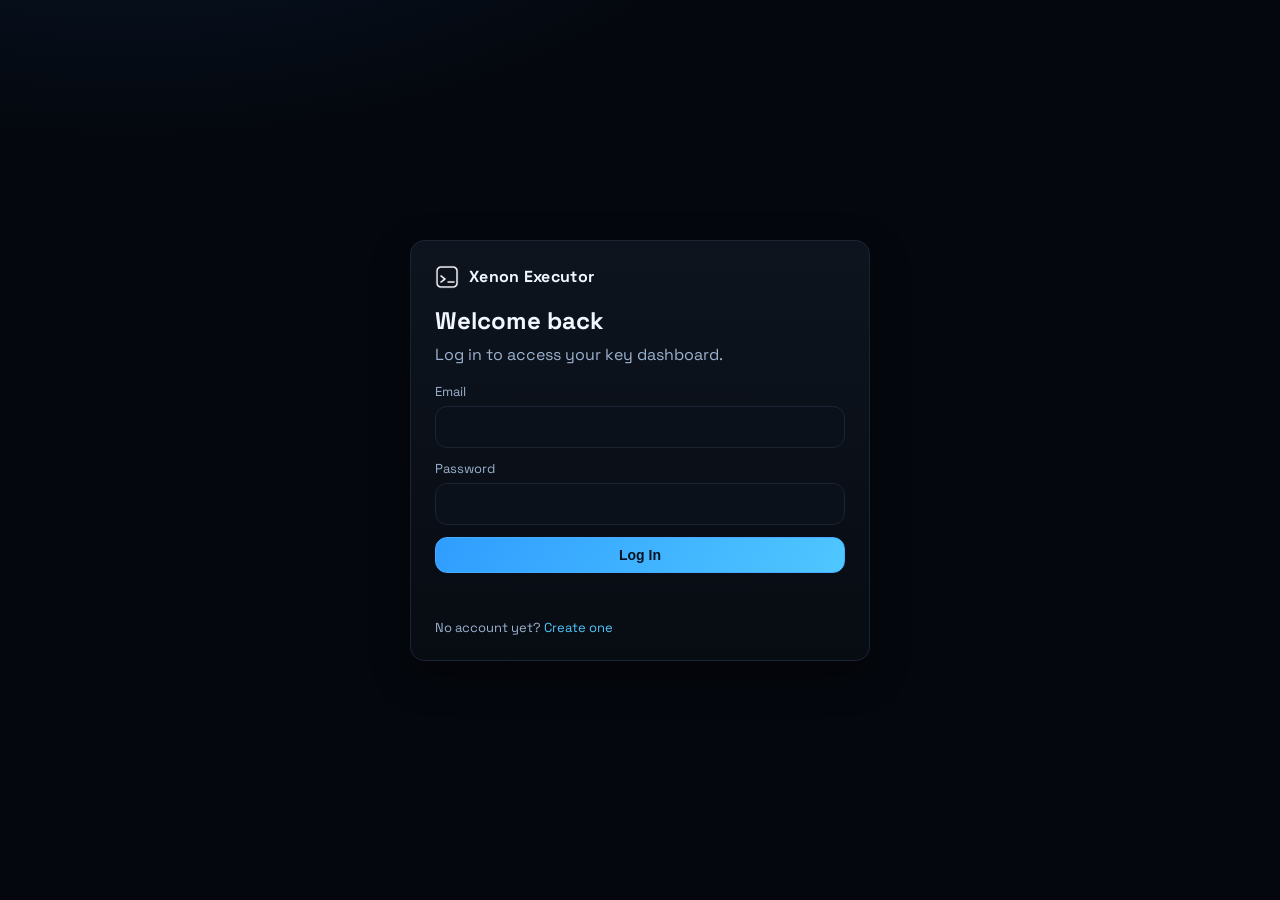
==== dashboard.html @ 037f4787 "Initial commit" ====
<!doctype html>
<html lang="en">
<head>
  <meta charset="utf-8">
  <meta name="viewport" content="width=device-width, initial-scale=1">
  <title>Dashboard | Xenon</title>
  <link rel="preconnect" href="https://fonts.googleapis.com">
  <link rel="preconnect" href="https://fonts.gstatic.com" crossorigin>
  <link href="https://fonts.googleapis.com/css2?family=Space+Grotesk:wght@400;500;600;700&display=swap" rel="stylesheet">
  <link rel="stylesheet" href="assets/css/site.css">
</head>
<body class="dashboard-page">
  <div class="dashboard-layout">
    <aside class="sidebar glass">
      <a class="brand auth-brand" href="index.html">
        <img src="assets/img/console.png" alt="Xenon logo">
        <span>Xenon</span>
      </a>
      <nav class="dash-nav">
        <a class="active" href="dashboard.html">Overview</a>
        <a href="#" aria-disabled="true">Billing</a>
        <a href="#" aria-disabled="true">Devices</a>
      </nav>
      <button id="logoutBtn" class="btn ghost block">Log Out</button>
    </aside>

    <main class="dash-main">
      <header class="dash-header">
        <div>
          <p class="eyebrow">ACCOUNT</p>
          <h1>License Dashboard</h1>
        </div>
        <div class="user-pill">
          <span id="accountBadge">Guest</span>
        </div>
      </header>

      <section class="grid two">
        <article class="card key-card">
          <h2>Current License</h2>
          <p class="tiny-label">Status</p>
          <p id="licenseStatus" class="status pending">Checking...</p>
          <div class="meta-grid">
            <div>
              <p class="tiny-label">Plan</p>
              <p id="licensePlan">-</p>
            </div>
            <div>
              <p class="tiny-label">Expires</p>
              <p id="licenseExpiry">-</p>
            </div>
          </div>
        </article>

        <article class="card">
          <h2>Redeem Key</h2>
          <form id="redeemForm" class="form-inline">
            <input id="redeemInput" type="text" placeholder="Enter your key" required>
            <button class="btn primary" type="submit">Redeem</button>
          </form>
          <p id="redeemMessage" class="form-message"></p>
        </article>
      </section>

      <section class="card">
        <h2>How This Connects To App Login</h2>
        <p class="lead small">
          Your WinForms login should call your API and only allow app access when this account
          has an active license. If expired, block login.
        </p>
      </section>
    </main>
  </div>

  <script src="assets/js/api.js"></script>
  <script src="assets/js/dashboard.js"></script>
</body>
</html>
---- assets/css/site.css ----
:root {
  --bg: #04070d;
  --panel: #0a0f17;
  --panel-2: #0f1621;
  --line: #1a2432;
  --text: #f2f7ff;
  --muted: #9cb2ce;
  --accent: #2f9dff;
  --accent-2: #4fc7ff;
  --ok: #4fe49a;
  --warn: #ffc36b;
  --danger: #ff6b7f;
  --radius: 14px;
}

* {
  box-sizing: border-box;
}

html,
body {
  margin: 0;
  padding: 0;
  min-height: 100%;
  font-family: "Space Grotesk", "Segoe UI", sans-serif;
  color: var(--text);
  background: radial-gradient(1200px 700px at 10% -30%, #0a1c33 0%, var(--bg) 60%);
}

a {
  color: inherit;
  text-decoration: none;
}

.bg-orb {
  position: fixed;
  border-radius: 999px;
  filter: blur(60px);
  pointer-events: none;
  opacity: 0.28;
  z-index: -1;
}

.bg-orb-a {
  width: 420px;
  height: 420px;
  right: -100px;
  top: -120px;
  background: #2e8eff;
}

.bg-orb-b {
  width: 320px;
  height: 320px;
  left: -90px;
  bottom: -80px;
  background: #215997;
}

.topbar {
  position: sticky;
  top: 0;
  z-index: 30;
  display: flex;
  align-items: center;
  justify-content: space-between;
  gap: 16px;
  padding: 12px 24px;
  border-bottom: 1px solid var(--line);
  backdrop-filter: blur(14px);
  background: rgba(4, 7, 13, 0.7);
}

.brand {
  display: inline-flex;
  align-items: center;
  gap: 10px;
  font-weight: 700;
  letter-spacing: 0.3px;
}

.brand img {
  width: 24px;
  height: 24px;
}

.nav-links {
  display: flex;
  align-items: center;
  gap: 22px;
}

.nav-links a {
  color: var(--muted);
  font-size: 14px;
}

.nav-links a:hover {
  color: var(--text);
}

.nav-actions {
  display: flex;
  align-items: center;
  gap: 10px;
}

.btn {
  display: inline-flex;
  align-items: center;
  justify-content: center;
  border: 1px solid transparent;
  border-radius: 12px;
  padding: 10px 14px;
  font-weight: 600;
  font-size: 14px;
  line-height: 1;
  cursor: pointer;
  transition: 140ms ease;
}

.btn.primary {
  background: linear-gradient(120deg, var(--accent), var(--accent-2));
  color: #07111f;
  border-color: #49a9ff;
}

.btn.primary:hover {
  filter: brightness(1.06);
  transform: translateY(-1px);
}

.btn.ghost {
  border-color: var(--line);
  background: rgba(10, 15, 23, 0.9);
  color: var(--text);
}

.btn.ghost:hover {
  border-color: #2b3d54;
  background: rgba(15, 22, 33, 0.95);
}

.btn.big {
  padding: 12px 18px;
}

.btn.block {
  width: 100%;
}

.container {
  width: min(1120px, 94vw);
  margin: 0 auto;
  padding: 28px 0 60px;
}

.hero {
  display: grid;
  grid-template-columns: 1.05fr 0.95fr;
  gap: 32px;
  align-items: stretch;
  margin-top: 20px;
}

.eyebrow {
  color: var(--accent-2);
  letter-spacing: 0.9px;
  font-size: 12px;
  font-weight: 700;
  margin: 0 0 8px;
}

.hero h1 {
  margin: 0;
  font-size: clamp(34px, 6vw, 56px);
  line-height: 1.02;
}

.lead {
  margin: 16px 0 0;
  color: var(--muted);
  font-size: 16px;
  line-height: 1.65;
  max-width: 620px;
}

.hero-cta {
  margin-top: 22px;
  display: flex;
  gap: 10px;
  flex-wrap: wrap;
}

.glass {
  border: 1px solid var(--line);
  border-radius: var(--radius);
  background: linear-gradient(180deg, rgba(15, 22, 33, 0.88), rgba(8, 12, 19, 0.88));
  box-shadow: 0 14px 40px rgba(0, 0, 0, 0.32);
}

.hero-panel {
  padding: 18px 18px 16px;
}

.panel-top {
  display: flex;
  gap: 6px;
  margin-bottom: 12px;
}

.dot {
  width: 8px;
  height: 8px;
  border-radius: 50%;
  background: #2f3f52;
}

.hero-panel h3 {
  margin: 0 0 10px;
  font-size: 20px;
}

.stat-list {
  list-style: none;
  margin: 0;
  padding: 0;
}

.stat-list li {
  display: flex;
  justify-content: space-between;
  align-items: center;
  padding: 11px 0;
  border-top: 1px solid #172131;
}

.stat-list span {
  color: var(--muted);
  font-size: 14px;
}

.ok {
  color: var(--ok);
}

.not-active {
  color: var(--danger);
}

.section {
  margin-top: 58px;
}

.section h2 {
  margin: 0 0 16px;
  font-size: 28px;
}

.grid {
  display: grid;
  gap: 14px;
}

.grid.three {
  grid-template-columns: repeat(3, minmax(0, 1fr));
}

.grid.two {
  grid-template-columns: repeat(2, minmax(0, 1fr));
}

.card {
  border: 1px solid var(--line);
  border-radius: var(--radius);
  background: var(--panel);
  padding: 18px;
}

.card h3 {
  margin: 0 0 8px;
}

.card p {
  margin: 0;
  color: var(--muted);
  line-height: 1.5;
}

.price-card {
  border: 1px solid var(--line);
  border-radius: var(--radius);
  background: var(--panel);
  padding: 20px;
}

.price-card.featured {
  border-color: #347fcc;
  background: linear-gradient(180deg, #101d2e, #0c141f);
}

.pricing-grid {
  display: grid;
  gap: 14px;
  grid-template-columns: repeat(auto-fit, minmax(200px, 1fr));
}

.plan-badge {
  margin: 0 0 8px;
  display: inline-block;
  font-size: 11px;
  font-weight: 700;
  letter-spacing: 0.8px;
  color: #07111f;
  border-radius: 999px;
  background: linear-gradient(120deg, var(--accent), var(--accent-2));
  padding: 4px 10px;
}

.price-card h3 {
  margin: 0;
}

.price {
  margin: 12px 0;
  font-weight: 700;
  font-size: 34px;
}

.price span {
  color: var(--muted);
  font-size: 14px;
  font-weight: 500;
  margin-left: 4px;
}

.price-card ul {
  margin: 0 0 16px;
  padding-left: 18px;
  color: var(--muted);
  line-height: 1.6;
}

.footer {
  padding: 24px;
  text-align: center;
  border-top: 1px solid var(--line);
  color: var(--muted);
  font-size: 13px;
}

.auth-page {
  display: grid;
  place-items: center;
  min-height: 100vh;
  padding: 24px;
}

.auth-shell {
  width: min(460px, 96vw);
}

.auth-panel {
  padding: 24px;
}

.auth-brand {
  margin-bottom: 16px;
}

.auth-panel h1 {
  margin: 0;
}

.auth-sub {
  margin: 8px 0 18px;
  color: var(--muted);
}

.form-stack {
  display: grid;
  gap: 12px;
}

label span {
  display: block;
  margin-bottom: 6px;
  color: var(--muted);
  font-size: 13px;
}

input {
  width: 100%;
  border: 1px solid var(--line);
  border-radius: 12px;
  background: #0b111a;
  color: var(--text);
  padding: 12px;
  outline: none;
  font-size: 14px;
}

input:focus {
  border-color: #2f78c2;
  box-shadow: 0 0 0 3px rgba(47, 157, 255, 0.14);
}

.form-message {
  margin: 12px 0 0;
  font-size: 13px;
  min-height: 18px;
  color: var(--warn);
}

.small-note {
  margin: 16px 0 0;
  color: var(--muted);
  font-size: 13px;
}

.small-note a {
  color: var(--accent-2);
}

.dashboard-page {
  min-height: 100vh;
}

.dashboard-layout {
  display: grid;
  grid-template-columns: 260px 1fr;
  min-height: 100vh;
}

.sidebar {
  margin: 14px;
  padding: 16px;
  display: flex;
  flex-direction: column;
  gap: 18px;
}

.dash-nav {
  display: grid;
  gap: 6px;
}

.dash-nav a {
  padding: 10px 12px;
  border-radius: 10px;
  color: var(--muted);
}

.dash-nav a.active {
  background: #121d2d;
  color: var(--text);
}

.dash-main {
  padding: 22px 22px 26px 6px;
}

.dash-header {
  display: flex;
  justify-content: space-between;
  align-items: center;
  margin-bottom: 16px;
}

.dash-header h1 {
  margin: 0;
}

.user-pill {
  border: 1px solid var(--line);
  border-radius: 999px;
  padding: 8px 12px;
  background: var(--panel);
  color: var(--muted);
}

.tiny-label {
  margin: 0;
  text-transform: uppercase;
  letter-spacing: 0.7px;
  color: var(--muted);
  font-size: 11px;
}

.status {
  margin: 6px 0 10px;
  font-size: 22px;
  font-weight: 700;
}

.status.active {
  color: var(--ok);
}

.status.expired {
  color: var(--danger);
}

.status.pending {
  color: var(--warn);
}

.meta-grid {
  display: grid;
  grid-template-columns: repeat(2, minmax(0, 1fr));
  gap: 12px;
}

.meta-grid p:last-child {
  margin: 4px 0 0;
}

.form-inline {
  display: grid;
  grid-template-columns: 1fr auto;
  gap: 10px;
}

.lead.small {
  margin-top: 8px;
  max-width: 760px;
}

@media (max-width: 980px) {
  .hero {
    grid-template-columns: 1fr;
  }

  .grid.three {
    grid-template-columns: 1fr;
  }

  .grid.two {
    grid-template-columns: 1fr;
  }

  .dashboard-layout {
    grid-template-columns: 1fr;
  }

  .sidebar {
    margin: 14px 14px 0;
  }

  .dash-main {
    padding: 14px;
  }
}

@media (max-width: 760px) {
  .nav-links {
    display: none;
  }

  .topbar {
    padding-inline: 14px;
  }

  .container {
    width: min(1120px, 92vw);
  }
}
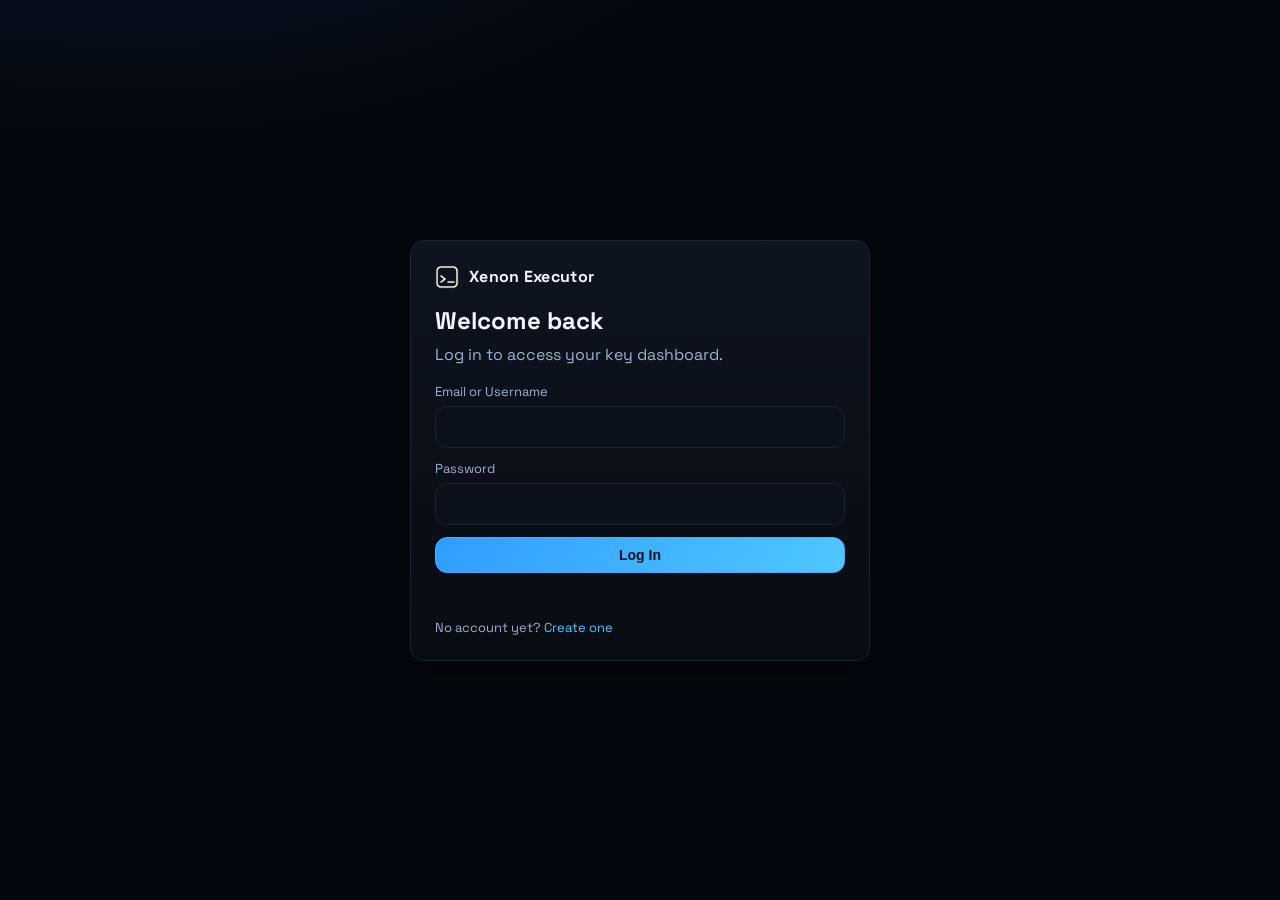
==== commit 8b02b482: "Add dashboard billing/devices tabs and buy plan flow" ====
--- a/dashboard.html
+++ b/dashboard.html
@@ -14,12 +14,12 @@
     <aside class="sidebar glass">
       <a class="brand auth-brand" href="index.html">
         <img src="assets/img/console.png" alt="Xenon logo">
-        <span>Xenon</span>
+        <span>Xenon Executor</span>
       </a>
-      <nav class="dash-nav">
-        <a class="active" href="dashboard.html">Overview</a>
-        <a href="#" aria-disabled="true">Billing</a>
-        <a href="#" aria-disabled="true">Devices</a>
+      <nav id="dashboardNav" class="dash-nav">
+        <button type="button" class="dash-tab active" data-section="overviewSection">Overview</button>
+        <button type="button" class="dash-tab" data-section="billingSection">Billing</button>
+        <button type="button" class="dash-tab" data-section="devicesSection">Devices</button>
       </nav>
       <button id="logoutBtn" class="btn ghost block">Log Out</button>
     </aside>
@@ -35,39 +35,74 @@
         </div>
       </header>
 
-      <section class="grid two">
-        <article class="card key-card">
-          <h2>Current License</h2>
-          <p class="tiny-label">Status</p>
-          <p id="licenseStatus" class="status pending">Checking...</p>
-          <div class="meta-grid">
-            <div>
-              <p class="tiny-label">Plan</p>
-              <p id="licensePlan">-</p>
+      <section id="overviewSection" class="dash-section active">
+        <div class="grid two">
+          <article class="card key-card">
+            <div class="card-row">
+              <h2>Current License</h2>
+              <button id="refreshLicenseBtn" class="btn ghost small-btn" type="button">Refresh</button>
             </div>
-            <div>
-              <p class="tiny-label">Expires</p>
-              <p id="licenseExpiry">-</p>
+            <p class="tiny-label">Status</p>
+            <p id="licenseStatus" class="status pending">Checking...</p>
+            <div class="meta-grid">
+              <div>
+                <p class="tiny-label">Plan</p>
+                <p id="licensePlan">-</p>
+              </div>
+              <div>
+                <p class="tiny-label">Expires</p>
+                <p id="licenseExpiry">-</p>
+              </div>
             </div>
-          </div>
-        </article>
+          </article>
 
+          <article class="card">
+            <h2>Redeem Key</h2>
+            <form id="redeemForm" class="form-inline">
+              <input id="redeemInput" type="text" placeholder="Enter your key" required>
+              <button class="btn primary" type="submit">Redeem</button>
+            </form>
+            <p id="redeemMessage" class="form-message"></p>
+          </article>
+        </div>
+
+        <section class="card">
+          <h2>How This Connects To App Login</h2>
+          <p class="lead small">
+            Your WinForms login should call your API and only allow app access when this account
+            has an active license. If expired, block login.
+          </p>
+        </section>
+      </section>
+
+      <section id="billingSection" class="dash-section">
         <article class="card">
-          <h2>Redeem Key</h2>
-          <form id="redeemForm" class="form-inline">
-            <input id="redeemInput" type="text" placeholder="Enter your key" required>
-            <button class="btn primary" type="submit">Redeem</button>
-          </form>
-          <p id="redeemMessage" class="form-message"></p>
+          <h2>Buy A License</h2>
+          <p class="lead small">Choose a plan below and activate instantly from this dashboard.</p>
+          <div id="billingPlans" class="pricing-grid dash-pricing"></div>
+          <p id="billingMessage" class="form-message"></p>
         </article>
       </section>
 
-      <section class="card">
-        <h2>How This Connects To App Login</h2>
-        <p class="lead small">
-          Your WinForms login should call your API and only allow app access when this account
-          has an active license. If expired, block login.
-        </p>
+      <section id="devicesSection" class="dash-section">
+        <article class="card">
+          <h2>Devices</h2>
+          <p class="lead small">Current dashboard session info for your account.</p>
+          <div class="meta-grid">
+            <div>
+              <p class="tiny-label">Account</p>
+              <p id="deviceAccount">-</p>
+            </div>
+            <div>
+              <p class="tiny-label">Last Refresh</p>
+              <p id="deviceLastRefresh">-</p>
+            </div>
+          </div>
+          <div class="card-actions">
+            <button id="refreshDevicesBtn" type="button" class="btn ghost">Refresh Devices</button>
+          </div>
+          <p id="deviceMessage" class="form-message"></p>
+        </article>
       </section>
     </main>
   </div>
--- a/assets/css/site.css
+++ b/assets/css/site.css
@@ -445,15 +445,41 @@
   gap: 6px;
 }
 
+.dash-tab {
+  width: 100%;
+  text-align: left;
+  padding: 10px 12px;
+  border-radius: 10px;
+  color: var(--muted);
+  border: 1px solid transparent;
+  background: transparent;
+  font: inherit;
+  cursor: pointer;
+}
+
+.dash-tab:hover {
+  border-color: #1c2a3d;
+  background: #101a28;
+}
+
 .dash-nav a {
   padding: 10px 12px;
   border-radius: 10px;
   color: var(--muted);
 }
 
-.dash-nav a.active {
+.dash-nav a.active,
+.dash-tab.active {
   background: #121d2d;
   color: var(--text);
+}
+
+.dash-section {
+  display: none;
+}
+
+.dash-section.active {
+  display: block;
 }
 
 .dash-main {
@@ -515,6 +541,29 @@
   margin: 4px 0 0;
 }
 
+.card-row {
+  display: flex;
+  justify-content: space-between;
+  align-items: center;
+  gap: 10px;
+}
+
+.small-btn {
+  padding: 8px 10px;
+  font-size: 12px;
+}
+
+.dash-pricing {
+  margin-top: 12px;
+}
+
+.card-actions {
+  margin-top: 12px;
+  display: flex;
+  gap: 10px;
+  flex-wrap: wrap;
+}
+
 .form-inline {
   display: grid;
   grid-template-columns: 1fr auto;
